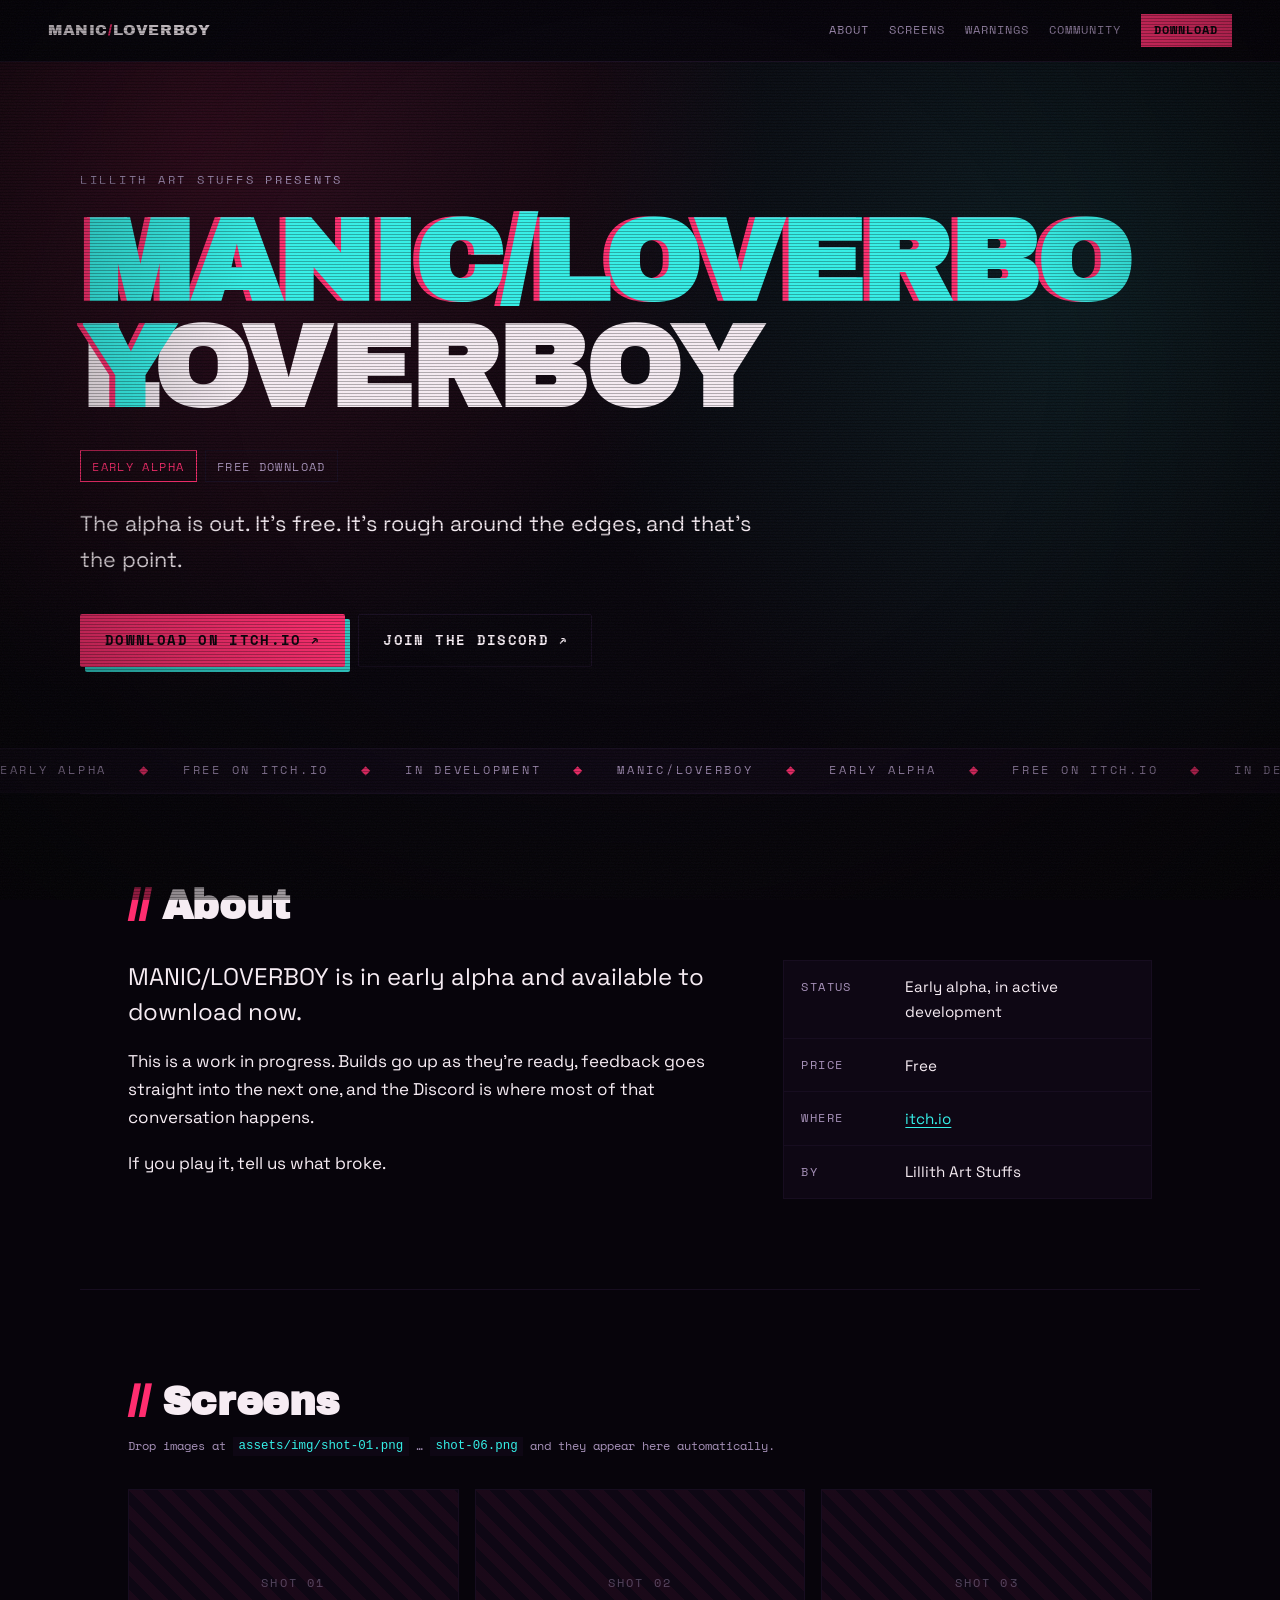
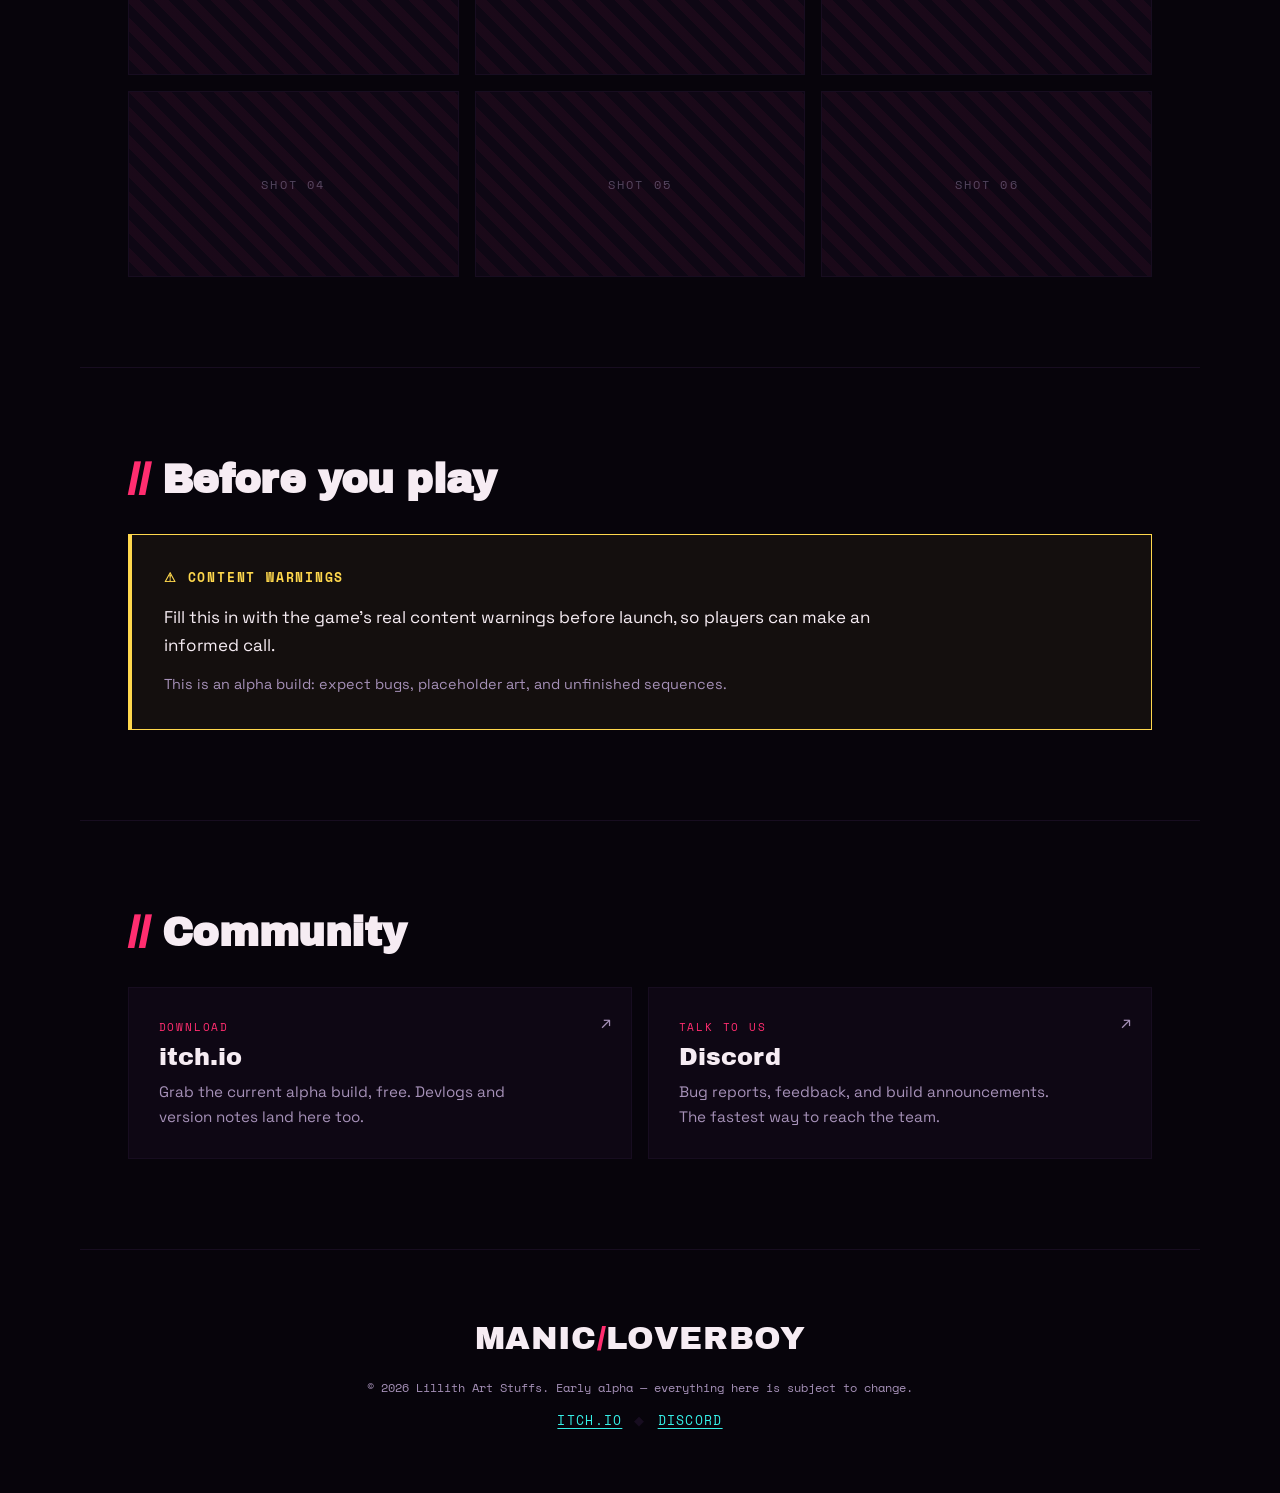
==== public/index.html @ 832c9ae7 "Add Cloudflare Workers deploy config and move site into public/ The Workers build was failing becaus" ====
<!DOCTYPE html>
<html lang="en">
<head>
<meta charset="UTF-8">
<meta name="viewport" content="width=device-width, initial-scale=1">
<title>MANIC/LOVERBOY — out now in early alpha</title>

<meta name="description" content="MANIC/LOVERBOY — an indie game by Lillith Art Stuffs, out now in early alpha. Free download on itch.io.">
<meta name="theme-color" content="#07040b">

<!-- Social preview. Drop a 1200x630 image at assets/img/social-card.png to enable. -->
<meta property="og:type" content="website">
<meta property="og:title" content="MANIC/LOVERBOY">
<meta property="og:description" content="Out now in early alpha. Free download on itch.io.">
<meta property="og:image" content="assets/img/social-card.png">
<meta name="twitter:card" content="summary_large_image">

<link rel="icon" href="data:image/svg+xml,%3Csvg xmlns='http://www.w3.org/2000/svg' viewBox='0 0 32 32'%3E%3Crect width='32' height='32' fill='%2307040b'/%3E%3Cpath d='M20 6 L12 26' stroke='%23ff2d6f' stroke-width='4'/%3E%3C/svg%3E">
<link rel="stylesheet" href="assets/css/style.css">
</head>
<body>

<!-- Full-screen CRT/scanline overlay. Purely decorative. -->
<div class="crt" aria-hidden="true"></div>

<a class="skip-link" href="#main">Skip to content</a>

<header class="topbar">
  <a class="topbar__mark" href="#top">
    <span class="topbar__mark-a">MANIC</span><span class="topbar__slash">/</span><span class="topbar__mark-b">LOVERBOY</span>
  </a>
  <nav class="topbar__nav" aria-label="Primary">
    <a href="#about">About</a>
    <a href="#shots">Screens</a>
    <a href="#warnings">Warnings</a>
    <a href="#community">Community</a>
    <a class="topbar__cta" href="https://lillithartstuffs.itch.io/manicloverboy">Download</a>
  </nav>
</header>

<main id="main">

  <!-- ============================================ HERO -->
  <section class="hero" id="top">
    <div class="hero__inner">
      <p class="hero__eyebrow">Lillith Art Stuffs presents</p>

      <h1 class="hero__title glitch" data-text="MANIC/LOVERBOY">
        <span class="sr-only">MANIC/LOVERBOY</span>
        <!-- <wbr> gives the browser a clean break point at the slash on narrow screens,
             so the title never splits mid-word. -->
        <span aria-hidden="true">MANIC<span class="glitch__slash">/</span><wbr>LOVERBOY</span>
      </h1>

      <p class="hero__status">
        <span class="pill pill--live">Early alpha</span>
        <span class="pill">Free download</span>
      </p>

      <!-- PLACEHOLDER: replace with the game's real tagline. -->
      <p class="hero__tag">The alpha is out. It's free. It's rough around the edges, and that's the point.</p>

      <div class="hero__actions">
        <a class="btn btn--primary" href="https://lillithartstuffs.itch.io/manicloverboy">
          Download on itch.io
          <span class="btn__glyph" aria-hidden="true">&#8599;</span>
        </a>
        <a class="btn btn--ghost" href="https://discord.gg/mgnAJp67S7">
          Join the Discord
          <span class="btn__glyph" aria-hidden="true">&#8599;</span>
        </a>
      </div>
    </div>

    <div class="ticker" aria-hidden="true">
      <div class="ticker__track">
        <span>EARLY ALPHA</span><span class="ticker__dot">&#9670;</span>
        <span>FREE ON ITCH.IO</span><span class="ticker__dot">&#9670;</span>
        <span>IN DEVELOPMENT</span><span class="ticker__dot">&#9670;</span>
        <span>MANIC/LOVERBOY</span><span class="ticker__dot">&#9670;</span>
        <span>EARLY ALPHA</span><span class="ticker__dot">&#9670;</span>
        <span>FREE ON ITCH.IO</span><span class="ticker__dot">&#9670;</span>
        <span>IN DEVELOPMENT</span><span class="ticker__dot">&#9670;</span>
        <span>MANIC/LOVERBOY</span><span class="ticker__dot">&#9670;</span>
      </div>
    </div>
  </section>

  <!-- ============================================ ABOUT -->
  <section class="section" id="about">
    <h2 class="section__title"><span class="section__slash">//</span> About</h2>

    <div class="about">
      <div class="about__body">
        <!-- PLACEHOLDER COPY: swap for the real synopsis from the itch page. -->
        <p class="lede">MANIC/LOVERBOY is in early alpha and available to download now.</p>
        <p>This is a work in progress. Builds go up as they're ready, feedback goes straight into the next one, and the Discord is where most of that conversation happens.</p>
        <p>If you play it, tell us what broke.</p>
      </div>

      <dl class="specs">
        <div class="specs__row">
          <dt>Status</dt>
          <dd>Early alpha, in active development</dd>
        </div>
        <div class="specs__row">
          <dt>Price</dt>
          <dd>Free</dd>
        </div>
        <div class="specs__row">
          <dt>Where</dt>
          <dd><a href="https://lillithartstuffs.itch.io/manicloverboy">itch.io</a></dd>
        </div>
        <div class="specs__row">
          <dt>By</dt>
          <dd>Lillith Art Stuffs</dd>
        </div>
      </dl>
    </div>
  </section>

  <!-- ============================================ SCREENSHOTS -->
  <section class="section" id="shots">
    <h2 class="section__title"><span class="section__slash">//</span> Screens</h2>
    <p class="section__note">
      Drop images at <code>assets/img/shot-01.png</code> &hellip; <code>shot-06.png</code> and they appear here automatically.
    </p>

    <ul class="shots">
      <li class="shot"><img src="assets/img/shot-01.png" alt="MANIC/LOVERBOY screenshot 1" loading="lazy" data-slot="01"></li>
      <li class="shot"><img src="assets/img/shot-02.png" alt="MANIC/LOVERBOY screenshot 2" loading="lazy" data-slot="02"></li>
      <li class="shot"><img src="assets/img/shot-03.png" alt="MANIC/LOVERBOY screenshot 3" loading="lazy" data-slot="03"></li>
      <li class="shot"><img src="assets/img/shot-04.png" alt="MANIC/LOVERBOY screenshot 4" loading="lazy" data-slot="04"></li>
      <li class="shot"><img src="assets/img/shot-05.png" alt="MANIC/LOVERBOY screenshot 5" loading="lazy" data-slot="05"></li>
      <li class="shot"><img src="assets/img/shot-06.png" alt="MANIC/LOVERBOY screenshot 6" loading="lazy" data-slot="06"></li>
    </ul>
  </section>

  <!-- ============================================ CONTENT WARNINGS -->
  <section class="section" id="warnings">
    <h2 class="section__title"><span class="section__slash">//</span> Before you play</h2>

    <div class="warn">
      <p class="warn__head"><span aria-hidden="true">&#9888;</span> Content warnings</p>
      <!-- PLACEHOLDER: replace this list with the game's actual content warnings.
           Delete the whole <section id="warnings"> block if the game doesn't need one. -->
      <p>Fill this in with the game's real content warnings before launch, so players can make an informed call.</p>
      <p class="warn__meta">This is an alpha build: expect bugs, placeholder art, and unfinished sequences.</p>
    </div>
  </section>

  <!-- ============================================ COMMUNITY -->
  <section class="section section--split" id="community">
    <h2 class="section__title"><span class="section__slash">//</span> Community</h2>

    <div class="cards">
      <a class="card" href="https://lillithartstuffs.itch.io/manicloverboy">
        <span class="card__kicker">Download</span>
        <span class="card__title">itch.io</span>
        <span class="card__body">Grab the current alpha build, free. Devlogs and version notes land here too.</span>
        <span class="card__go" aria-hidden="true">&#8599;</span>
      </a>

      <a class="card" href="https://discord.gg/mgnAJp67S7">
        <span class="card__kicker">Talk to us</span>
        <span class="card__title">Discord</span>
        <span class="card__body">Bug reports, feedback, and build announcements. The fastest way to reach the team.</span>
        <span class="card__go" aria-hidden="true">&#8599;</span>
      </a>
    </div>
  </section>

</main>

<footer class="footer">
  <p class="footer__mark">MANIC<span class="topbar__slash">/</span>LOVERBOY</p>
  <p class="footer__meta">&copy; <span id="year">2026</span> Lillith Art Stuffs. Early alpha &mdash; everything here is subject to change.</p>
  <p class="footer__links">
    <a href="https://lillithartstuffs.itch.io/manicloverboy">itch.io</a>
    <span aria-hidden="true">&#9670;</span>
    <a href="https://discord.gg/mgnAJp67S7">Discord</a>
  </p>
</footer>

<!-- Lightbox for screenshots -->
<div class="lightbox" id="lightbox" role="dialog" aria-modal="true" aria-label="Screenshot viewer" hidden>
  <button class="lightbox__close" type="button" aria-label="Close screenshot viewer">&times;</button>
  <img class="lightbox__img" id="lightbox-img" src="" alt="">
</div>

<script src="assets/js/main.js"></script>
</body>
</html>
---- public/assets/css/style.css ----
@import url('https://fonts.googleapis.com/css2?family=Archivo+Black&family=Space+Grotesk:wght@400;500;700&family=Space+Mono:wght@400;700&display=swap');

/* ============================================================
   THEME — everything skin-related lives here.
   To re-theme the whole site to match the game's real palette,
   change these values and nothing else.
   ============================================================ */
:root {
  /* Core palette */
  --ink:        #07040b;   /* page background            */
  --ink-2:      #0e0714;   /* raised panels              */
  --ink-3:      #170d20;   /* borders / hairlines        */
  --hot:        #ff2d6f;   /* primary accent (MANIC)     */
  --cool:       #35f0e8;   /* secondary accent (LOVERBOY)*/
  --bone:       #f6ecf3;   /* primary text               */
  --muted:      #a691b8;   /* secondary text             */
  --warn:       #ffd84d;   /* content-warning accent     */

  /* Type */
  --font-display: 'Archivo Black', 'Arial Black', Impact, sans-serif;
  --font-body:    'Space Grotesk', ui-sans-serif, system-ui, -apple-system, 'Segoe UI', sans-serif;
  --font-mono:    'Space Mono', ui-monospace, SFMono-Regular, Menlo, Consolas, monospace;

  /* Effects — set --scan-opacity and --grain-opacity to 0 for a flat, clean look */
  --scan-opacity:  0.28;
  --grain-opacity: 0.05;

  /* Layout */
  --measure: 1120px;
  --gutter: clamp(1.25rem, 4vw, 3rem);
  --radius: 2px;
}

/* ============================================================
   RESET / BASE
   ============================================================ */
*, *::before, *::after { box-sizing: border-box; }

html {
  scroll-behavior: smooth;
  -webkit-text-size-adjust: 100%;
}

body {
  margin: 0;
  background: var(--ink);
  color: var(--bone);
  font-family: var(--font-body);
  font-size: clamp(1rem, 0.95rem + 0.2vw, 1.0625rem);
  line-height: 1.65;
  overflow-x: hidden;             /* the page never scrolls sideways */
  -webkit-font-smoothing: antialiased;
}

img { max-width: 100%; display: block; }

a { color: var(--cool); text-decoration-thickness: 1px; text-underline-offset: 3px; }
a:hover { color: var(--bone); }

:focus-visible {
  outline: 2px solid var(--cool);
  outline-offset: 3px;
}

.sr-only {
  position: absolute; width: 1px; height: 1px;
  padding: 0; margin: -1px; overflow: hidden;
  clip: rect(0 0 0 0); white-space: nowrap; border: 0;
}

.skip-link {
  position: absolute; left: 50%; top: 0;
  transform: translate(-50%, -120%);
  z-index: 100;
  background: var(--hot); color: var(--ink);
  font-family: var(--font-mono); font-size: 0.8rem;
  padding: 0.6rem 1rem; text-decoration: none;
}
.skip-link:focus { transform: translate(-50%, 0); }

/* ============================================================
   CRT / SCANLINE OVERLAY
   ============================================================ */
.crt {
  position: fixed;
  inset: 0;
  z-index: 90;
  pointer-events: none;
  background:
    repeating-linear-gradient(
      to bottom,
      rgba(0, 0, 0, var(--scan-opacity)) 0px,
      rgba(0, 0, 0, var(--scan-opacity)) 1px,
      transparent 1px,
      transparent 3px
    );
  mix-blend-mode: multiply;
}

/* Vignette + film grain, layered behind content */
body::after {
  content: "";
  position: fixed;
  inset: 0;
  z-index: 89;
  pointer-events: none;
  opacity: var(--grain-opacity);
  background-image: url("data:image/svg+xml,%3Csvg xmlns='http://www.w3.org/2000/svg' width='120' height='120'%3E%3Cfilter id='n'%3E%3CfeTurbulence type='fractalNoise' baseFrequency='0.85' numOctaves='3'/%3E%3C/filter%3E%3Crect width='120' height='120' filter='url(%23n)'/%3E%3C/svg%3E");
}

body::before {
  content: "";
  position: fixed;
  inset: 0;
  z-index: 88;
  pointer-events: none;
  background: radial-gradient(ellipse at 50% 40%, transparent 45%, rgba(0,0,0,0.55) 100%);
}

/* ============================================================
   TOP BAR
   ============================================================ */
.topbar {
  position: sticky;
  top: 0;
  z-index: 80;
  display: flex;
  flex-wrap: wrap;
  align-items: center;
  justify-content: space-between;
  gap: 0.75rem 1.5rem;
  padding: 0.85rem var(--gutter);
  background: rgba(7, 4, 11, 0.82);
  backdrop-filter: blur(10px);
  border-bottom: 1px solid var(--ink-3);
}

.topbar__mark {
  font-family: var(--font-display);
  font-size: 0.95rem;
  letter-spacing: 0.04em;
  color: var(--bone);
  text-decoration: none;
  white-space: nowrap;
}
.topbar__mark-a { color: var(--bone); }
.topbar__mark-b { color: var(--bone); }
.topbar__slash { color: var(--hot); }

.topbar__nav {
  display: flex;
  flex-wrap: wrap;
  align-items: center;
  gap: 0.35rem 1.25rem;
  font-family: var(--font-mono);
  font-size: 0.78rem;
  text-transform: uppercase;
  letter-spacing: 0.08em;
}
.topbar__nav a {
  color: var(--muted);
  text-decoration: none;
}
.topbar__nav a:hover { color: var(--bone); }

.topbar__cta {
  color: var(--ink) !important;
  background: var(--hot);
  padding: 0.4rem 0.85rem;
  font-weight: 700;
}
.topbar__cta:hover { background: var(--bone); }

/* ============================================================
   HERO
   ============================================================ */
.hero {
  position: relative;
  padding: clamp(3.5rem, 12vh, 8rem) var(--gutter) 0;
  background:
    radial-gradient(circle at 15% 10%, rgba(255, 45, 111, 0.16), transparent 45%),
    radial-gradient(circle at 85% 30%, rgba(53, 240, 232, 0.10), transparent 45%);
}

.hero__inner {
  max-width: var(--measure);
  margin: 0 auto;
  padding-bottom: clamp(3rem, 9vh, 6rem);
}

.hero__eyebrow {
  margin: 0 0 1.25rem;
  font-family: var(--font-mono);
  font-size: 0.78rem;
  text-transform: uppercase;
  letter-spacing: 0.22em;
  color: var(--muted);
}

.hero__title {
  margin: 0;
  font-family: var(--font-display);
  /* Scales from phone to desktop without ever overflowing */
  font-size: clamp(2.1rem, 9vw, 7.5rem);
  line-height: 0.92;
  letter-spacing: -0.02em;
  /* Prefer the <wbr> break at the slash; only chop mid-word as a last resort. */
  word-break: normal;
  overflow-wrap: break-word;
}

.glitch__slash { color: var(--hot); }

.hero__status {
  display: flex;
  flex-wrap: wrap;
  gap: 0.5rem;
  margin: 1.75rem 0 0;
}

.pill {
  font-family: var(--font-mono);
  font-size: 0.72rem;
  text-transform: uppercase;
  letter-spacing: 0.12em;
  padding: 0.35rem 0.7rem;
  border: 1px solid var(--ink-3);
  color: var(--muted);
}
.pill--live {
  border-color: var(--hot);
  color: var(--hot);
}

.hero__tag {
  max-width: 48ch;
  margin: 1.5rem 0 0;
  font-size: clamp(1.05rem, 1rem + 0.5vw, 1.35rem);
  color: var(--bone);
}

.hero__actions {
  display: flex;
  flex-wrap: wrap;
  gap: 0.85rem;
  margin-top: 2.25rem;
}

/* ============================================================
   BUTTONS
   ============================================================ */
.btn {
  display: inline-flex;
  align-items: center;
  gap: 0.6rem;
  padding: 0.9rem 1.5rem;
  font-family: var(--font-mono);
  font-size: 0.85rem;
  font-weight: 700;
  text-transform: uppercase;
  letter-spacing: 0.1em;
  text-decoration: none;
  border: 1px solid transparent;
  border-radius: var(--radius);
  transition: transform 0.12s ease, box-shadow 0.12s ease, background 0.12s ease, color 0.12s ease;
}

.btn--primary {
  background: var(--hot);
  color: var(--ink);
  box-shadow: 5px 5px 0 rgba(53, 240, 232, 0.85);
}
.btn--primary:hover,
.btn--primary:focus-visible {
  color: var(--ink);
  transform: translate(2px, 2px);
  box-shadow: 3px 3px 0 rgba(53, 240, 232, 0.85);
}

.btn--ghost {
  background: transparent;
  color: var(--bone);
  border-color: var(--ink-3);
}
.btn--ghost:hover,
.btn--ghost:focus-visible {
  color: var(--ink);
  background: var(--bone);
  border-color: var(--bone);
}

.btn__glyph { font-size: 0.9em; }

/* ============================================================
   TICKER
   ============================================================ */
.ticker {
  overflow: hidden;
  border-top: 1px solid var(--ink-3);
  border-bottom: 1px solid var(--ink-3);
  background: var(--ink-2);
  padding: 0.7rem 0;
  /* full-bleed regardless of the hero's side padding */
  margin: 0 calc(var(--gutter) * -1);
}

.ticker__track {
  display: flex;
  align-items: center;
  gap: 2rem;
  width: max-content;
  font-family: var(--font-mono);
  font-size: 0.78rem;
  text-transform: uppercase;
  letter-spacing: 0.22em;
  color: var(--muted);
  white-space: nowrap;
  animation: ticker-scroll 28s linear infinite;
}
.ticker__dot { color: var(--hot); }

@keyframes ticker-scroll {
  from { transform: translateX(0); }
  to   { transform: translateX(-50%); }   /* content is duplicated once, so -50% loops seamlessly */
}

/* ============================================================
   SECTIONS
   ============================================================ */
.section {
  max-width: var(--measure);
  margin: 0 auto;
  padding: clamp(3.5rem, 10vh, 6.5rem) var(--gutter);
  border-top: 1px solid var(--ink-3);
}
.section:first-of-type { border-top: 0; }

.section__title {
  margin: 0 0 2rem;
  font-family: var(--font-display);
  font-size: clamp(1.5rem, 1.2rem + 1.8vw, 2.5rem);
  letter-spacing: -0.01em;
  line-height: 1.1;
}
.section__slash { color: var(--hot); }

.section__note {
  margin: -1.25rem 0 2rem;
  font-family: var(--font-mono);
  font-size: 0.78rem;
  color: var(--muted);
}
.section__note code {
  color: var(--cool);
  background: var(--ink-2);
  padding: 0.15rem 0.35rem;
  word-break: break-all;
}

/* ---------- About ---------- */
.about {
  display: grid;
  grid-template-columns: minmax(0, 1.6fr) minmax(0, 1fr);
  gap: clamp(2rem, 5vw, 4rem);
  align-items: start;
}
@media (max-width: 760px) {
  .about { grid-template-columns: 1fr; }
}

.about__body p { margin: 0 0 1.1rem; max-width: 62ch; }
.about__body p:last-child { margin-bottom: 0; }

.lede {
  font-size: clamp(1.15rem, 1.05rem + 0.6vw, 1.5rem);
  line-height: 1.45;
  color: var(--bone);
}

.specs {
  margin: 0;
  border: 1px solid var(--ink-3);
  background: var(--ink-2);
}
.specs__row {
  display: flex;
  flex-wrap: wrap;
  gap: 0.25rem 1rem;
  padding: 0.85rem 1.1rem;
  border-bottom: 1px solid var(--ink-3);
}
.specs__row:last-child { border-bottom: 0; }

.specs dt {
  flex: 0 0 5.5rem;
  font-family: var(--font-mono);
  font-size: 0.72rem;
  text-transform: uppercase;
  letter-spacing: 0.12em;
  color: var(--muted);
  padding-top: 0.15rem;
}
.specs dd {
  flex: 1 1 8rem;
  margin: 0;
  font-size: 0.95rem;
}

/* ---------- Screenshots ---------- */
.shots {
  list-style: none;
  margin: 0;
  padding: 0;
  display: grid;
  grid-template-columns: repeat(auto-fit, minmax(min(100%, 280px), 1fr));
  gap: 1rem;
}

.shot {
  position: relative;
  aspect-ratio: 16 / 9;
  border: 1px solid var(--ink-3);
  background: var(--ink-2);
  overflow: hidden;
}

.shot img {
  width: 100%;
  height: 100%;
  object-fit: cover;
  cursor: zoom-in;
  transition: transform 0.3s ease, filter 0.3s ease;
}
.shot img:hover { transform: scale(1.03); filter: saturate(1.15); }

/* Applied by main.js when the image file isn't there yet */
.shot--empty img { display: none; }
.shot--empty::after {
  content: "SHOT " attr(data-slot);
  position: absolute;
  inset: 0;
  display: grid;
  place-items: center;
  font-family: var(--font-mono);
  font-size: 0.75rem;
  letter-spacing: 0.18em;
  color: rgba(166, 145, 184, 0.45);
  background:
    repeating-linear-gradient(
      45deg,
      transparent 0 10px,
      rgba(255, 45, 111, 0.05) 10px 20px
    );
}

/* ---------- Content warnings ---------- */
.warn {
  border: 1px solid var(--warn);
  border-left-width: 4px;
  background: rgba(255, 216, 77, 0.05);
  padding: clamp(1.25rem, 3vw, 2rem);
}
.warn p { margin: 0 0 0.9rem; max-width: 66ch; }
.warn p:last-child { margin-bottom: 0; }

.warn__head {
  font-family: var(--font-mono);
  font-size: 0.8rem;
  font-weight: 700;
  text-transform: uppercase;
  letter-spacing: 0.14em;
  color: var(--warn);
}
.warn__meta {
  font-size: 0.9rem;
  color: var(--muted);
}

/* ---------- Cards ---------- */
.cards {
  display: grid;
  grid-template-columns: repeat(auto-fit, minmax(min(100%, 260px), 1fr));
  gap: 1rem;
}

.card {
  display: grid;
  gap: 0.5rem;
  position: relative;
  padding: clamp(1.25rem, 3vw, 1.85rem);
  background: var(--ink-2);
  border: 1px solid var(--ink-3);
  text-decoration: none;
  color: var(--bone);
  transition: border-color 0.15s ease, transform 0.15s ease, background 0.15s ease;
}
.card:hover {
  color: var(--bone);
  border-color: var(--hot);
  transform: translateY(-3px);
}

.card__kicker {
  font-family: var(--font-mono);
  font-size: 0.7rem;
  text-transform: uppercase;
  letter-spacing: 0.16em;
  color: var(--hot);
}
.card__title {
  font-family: var(--font-display);
  font-size: 1.5rem;
  line-height: 1.1;
}
.card__body {
  font-size: 0.95rem;
  color: var(--muted);
  max-width: 40ch;
}
.card__go {
  position: absolute;
  top: 1.25rem;
  right: 1.25rem;
  color: var(--muted);
}
.card:hover .card__go { color: var(--hot); }

/* ============================================================
   FOOTER
   ============================================================ */
.footer {
  max-width: var(--measure);
  margin: 0 auto;
  padding: clamp(2.5rem, 7vh, 4rem) var(--gutter);
  border-top: 1px solid var(--ink-3);
  text-align: center;
}

.footer__mark {
  margin: 0 0 0.75rem;
  font-family: var(--font-display);
  font-size: clamp(1.25rem, 1rem + 1.5vw, 2rem);
  letter-spacing: 0.02em;
}
.footer__meta {
  margin: 0 0 0.75rem;
  font-family: var(--font-mono);
  font-size: 0.75rem;
  color: var(--muted);
}
.footer__links {
  margin: 0;
  display: flex;
  justify-content: center;
  align-items: center;
  gap: 0.75rem;
  font-family: var(--font-mono);
  font-size: 0.8rem;
  text-transform: uppercase;
  letter-spacing: 0.1em;
  color: var(--ink-3);
}

/* ============================================================
   LIGHTBOX
   ============================================================ */
.lightbox {
  position: fixed;
  inset: 0;
  z-index: 95;
  display: grid;
  place-items: center;
  padding: var(--gutter);
  background: rgba(7, 4, 11, 0.94);
  backdrop-filter: blur(4px);
}
.lightbox[hidden] { display: none; }

.lightbox__img {
  max-width: 100%;
  max-height: 85vh;
  width: auto;
  border: 1px solid var(--ink-3);
}

.lightbox__close {
  position: absolute;
  top: 1rem;
  right: 1rem;
  width: 2.75rem;
  height: 2.75rem;
  font-size: 1.75rem;
  line-height: 1;
  color: var(--bone);
  background: transparent;
  border: 1px solid var(--ink-3);
  cursor: pointer;
}
.lightbox__close:hover { color: var(--ink); background: var(--hot); border-color: var(--hot); }

/* ============================================================
   GLITCH TITLE
   Two offset colour copies clipped to shifting horizontal slices.
   ============================================================ */
.glitch {
  position: relative;
  display: inline-block;
}
.glitch::before,
.glitch::after {
  content: attr(data-text);
  position: absolute;
  inset: 0;
  pointer-events: none;
  /* clip-path is animated, so these must not affect layout */
  overflow: hidden;
}
.glitch::before {
  color: var(--hot);
  transform: translate(-3px, 0);
  animation: glitch-a 3.4s steps(2, end) infinite;
}
.glitch::after {
  color: var(--cool);
  transform: translate(3px, 0);
  animation: glitch-b 2.7s steps(2, end) infinite;
}

@keyframes glitch-a {
  0%, 92%, 100% { clip-path: inset(100% 0 0 0); }   /* hidden most of the time */
  93%           { clip-path: inset(18% 0 62% 0); }
  95%           { clip-path: inset(58% 0 24% 0); }
  97%           { clip-path: inset(34% 0 48% 0); }
}
@keyframes glitch-b {
  0%, 90%, 100% { clip-path: inset(100% 0 0 0); }
  91%           { clip-path: inset(70% 0 12% 0); }
  94%           { clip-path: inset(26% 0 60% 0); }
  96%           { clip-path: inset(46% 0 38% 0); }
}

/* ============================================================
   NARROW SCREENS
   ============================================================ */
@media (max-width: 700px) {
  /* The ::before/::after copies come from data-text, which has no <wbr>, so a
     wrapped title would leave them misaligned. Drop the effect instead. */
  .glitch::before,
  .glitch::after { display: none; }
}

@media (max-width: 640px) {
  /* Keep the sticky bar to a single row: mark + download, nothing else.
     The same links are all reachable by scrolling. */
  .topbar { flex-wrap: nowrap; }
  .topbar__nav a:not(.topbar__cta) { display: none; }
}

/* ============================================================
   MOTION / ACCESSIBILITY
   Kill every looping animation for users who ask for it.
   ============================================================ */
@media (prefers-reduced-motion: reduce) {
  html { scroll-behavior: auto; }

  .glitch::before,
  .glitch::after { display: none; }

  .ticker__track { animation: none; }

  *, *::before, *::after {
    animation-duration: 0.001ms !important;
    animation-iteration-count: 1 !important;
    transition-duration: 0.001ms !important;
  }
}

/* Respect the OS "reduce transparency"/high-contrast leaning: drop the CRT haze */
@media (prefers-contrast: more) {
  :root { --scan-opacity: 0; --grain-opacity: 0; --muted: #cbb8d8; }
}

/* Printing a game landing page is unlikely, but make it not a black brick */
@media print {
  .crt, .ticker, .topbar, .lightbox { display: none !important; }
  body { background: #fff; color: #000; }
  body::before, body::after { display: none; }
}
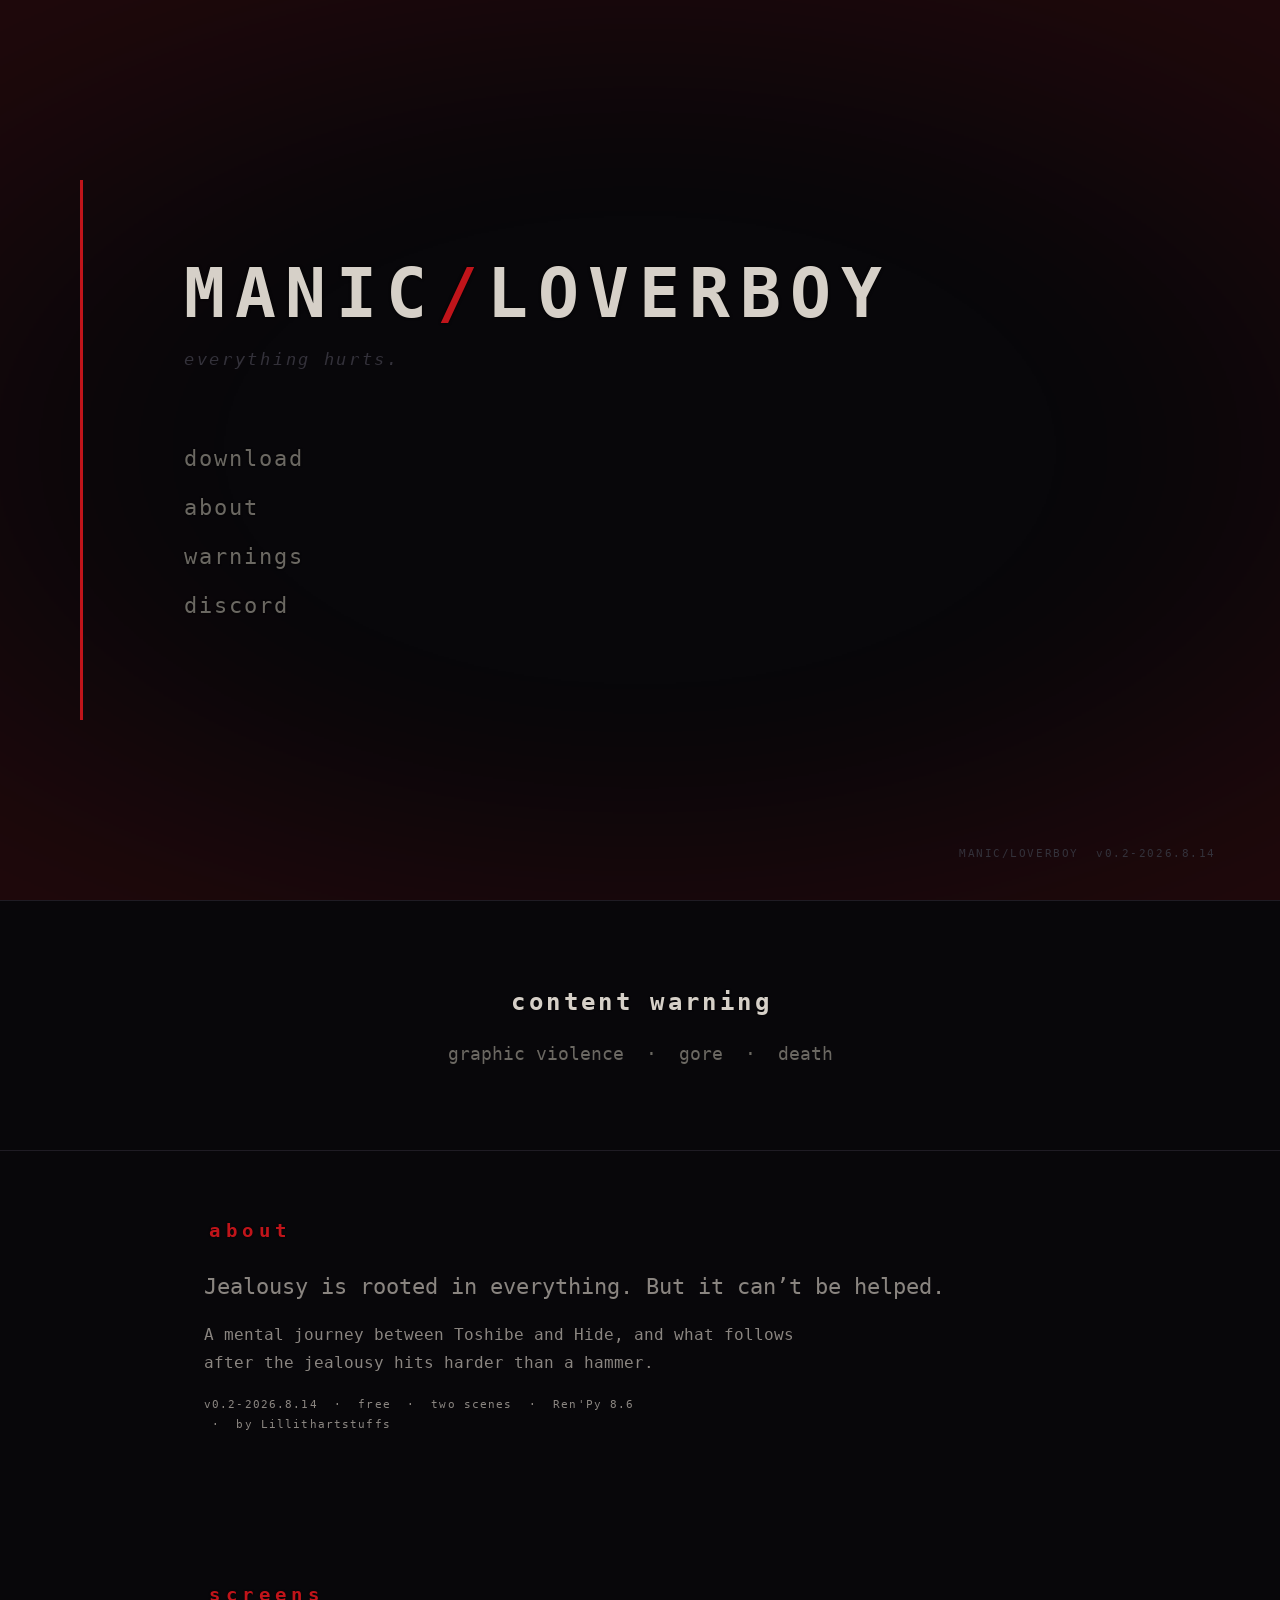
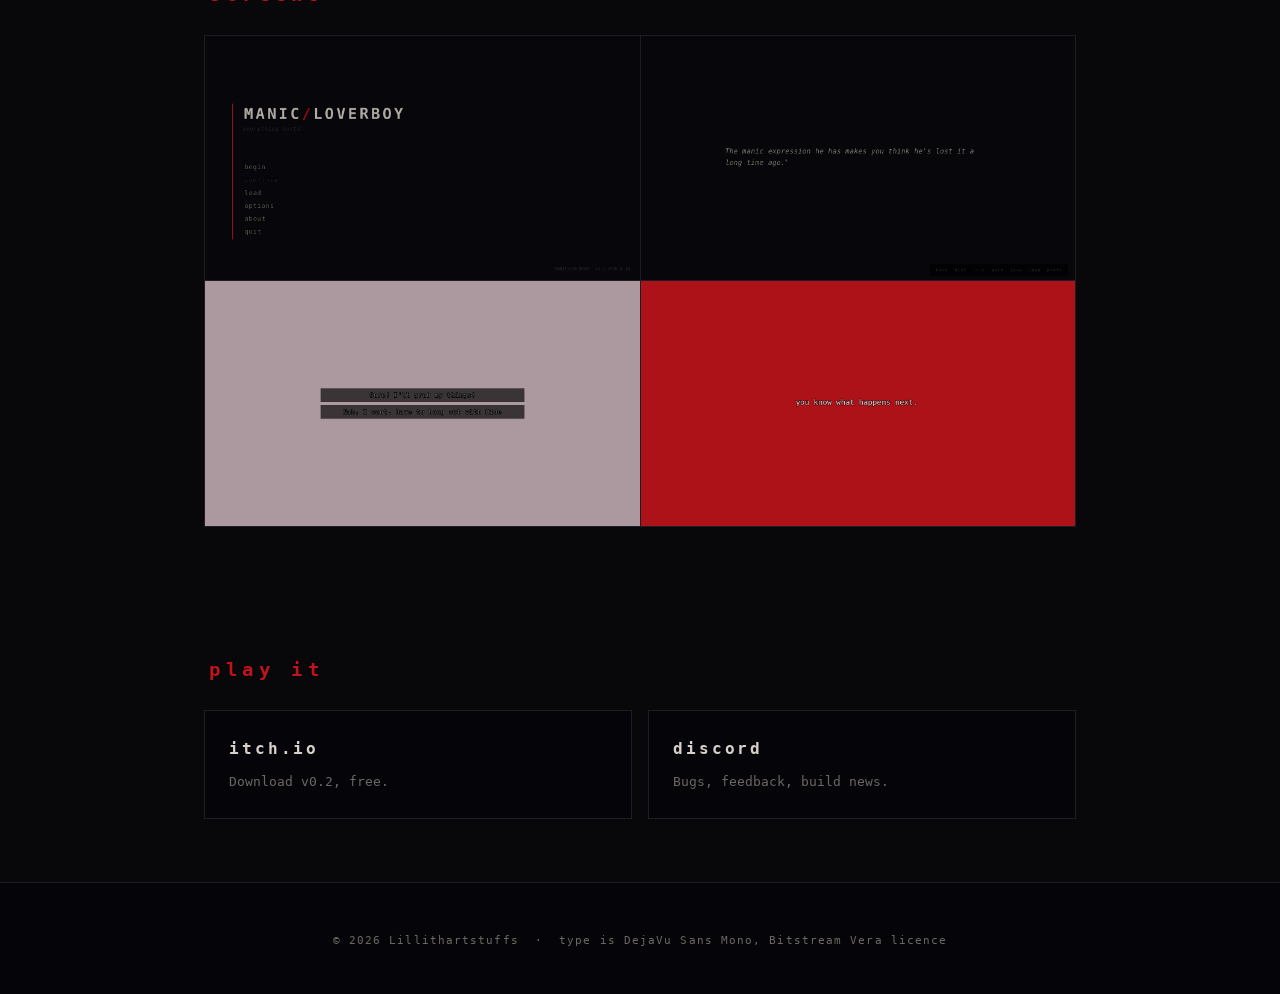
==== commit 2bc3368a: "Add the MANIC/LOVERBOY site Replaces nothing yet: the new site lives in public/ and deploys from the" ====
--- a/public/index.html
+++ b/public/index.html
@@ -3,169 +3,85 @@
 <head>
 <meta charset="UTF-8">
 <meta name="viewport" content="width=device-width, initial-scale=1">
-<title>MANIC/LOVERBOY — out now in early alpha</title>
+<title>MANIC/LOVERBOY</title>
 
-<meta name="description" content="MANIC/LOVERBOY — an indie game by Lillith Art Stuffs, out now in early alpha. Free download on itch.io.">
-<meta name="theme-color" content="#07040b">
+<meta name="description" content="MANIC/LOVERBOY, a short horror visual novel by Lillithartstuffs. v0.2 out now, free.">
+<meta name="theme-color" content="#08070a">
 
-<!-- Social preview. Drop a 1200x630 image at assets/img/social-card.png to enable. -->
 <meta property="og:type" content="website">
 <meta property="og:title" content="MANIC/LOVERBOY">
-<meta property="og:description" content="Out now in early alpha. Free download on itch.io.">
-<meta property="og:image" content="assets/img/social-card.png">
-<meta name="twitter:card" content="summary_large_image">
+<meta property="og:description" content="everything hurts. A short horror visual novel. v0.2, free.">
+<meta name="twitter:card" content="summary">
 
-<link rel="icon" href="data:image/svg+xml,%3Csvg xmlns='http://www.w3.org/2000/svg' viewBox='0 0 32 32'%3E%3Crect width='32' height='32' fill='%2307040b'/%3E%3Cpath d='M20 6 L12 26' stroke='%23ff2d6f' stroke-width='4'/%3E%3C/svg%3E">
+<link rel="icon" href="data:image/svg+xml,%3Csvg xmlns='http://www.w3.org/2000/svg' viewBox='0 0 32 32'%3E%3Crect width='32' height='32' fill='%2308070a'/%3E%3Crect x='4' y='4' width='3' height='24' fill='%23c0141a'/%3E%3C/svg%3E">
 <link rel="stylesheet" href="assets/css/style.css">
 </head>
 <body>
 
-<!-- Full-screen CRT/scanline overlay. Purely decorative. -->
-<div class="crt" aria-hidden="true"></div>
-
-<a class="skip-link" href="#main">Skip to content</a>
-
-<header class="topbar">
-  <a class="topbar__mark" href="#top">
-    <span class="topbar__mark-a">MANIC</span><span class="topbar__slash">/</span><span class="topbar__mark-b">LOVERBOY</span>
-  </a>
-  <nav class="topbar__nav" aria-label="Primary">
-    <a href="#about">About</a>
-    <a href="#shots">Screens</a>
-    <a href="#warnings">Warnings</a>
-    <a href="#community">Community</a>
-    <a class="topbar__cta" href="https://lillithartstuffs.itch.io/manicloverboy">Download</a>
-  </nav>
-</header>
+<a class="skip-link" href="#main">skip to content</a>
 
 <main id="main">
 
-  <!-- ============================================ HERO -->
-  <section class="hero" id="top">
-    <div class="hero__inner">
-      <p class="hero__eyebrow">Lillith Art Stuffs presents</p>
+  <!-- TITLE: the game's main_menu screen -->
+  <section class="menu" id="top">
+    <div class="vignette" aria-hidden="true"></div>
+    <div class="menu__rule" aria-hidden="true"></div>
 
-      <h1 class="hero__title glitch" data-text="MANIC/LOVERBOY">
-        <span class="sr-only">MANIC/LOVERBOY</span>
-        <!-- <wbr> gives the browser a clean break point at the slash on narrow screens,
-             so the title never splits mid-word. -->
-        <span aria-hidden="true">MANIC<span class="glitch__slash">/</span><wbr>LOVERBOY</span>
-      </h1>
+    <div class="menu__inner">
+      <h1 class="menu__title">MANIC<span class="sl">/</span>LOVERBOY</h1>
+      <p class="menu__sub">everything hurts.</p>
 
-      <p class="hero__status">
-        <span class="pill pill--live">Early alpha</span>
-        <span class="pill">Free download</span>
-      </p>
-
-      <!-- PLACEHOLDER: replace with the game's real tagline. -->
-      <p class="hero__tag">The alpha is out. It's free. It's rough around the edges, and that's the point.</p>
-
-      <div class="hero__actions">
-        <a class="btn btn--primary" href="https://lillithartstuffs.itch.io/manicloverboy">
-          Download on itch.io
-          <span class="btn__glyph" aria-hidden="true">&#8599;</span>
-        </a>
-        <a class="btn btn--ghost" href="https://discord.gg/mgnAJp67S7">
-          Join the Discord
-          <span class="btn__glyph" aria-hidden="true">&#8599;</span>
-        </a>
-      </div>
+      <nav class="menu__nav" aria-label="Primary">
+        <a class="mm" href="https://lillithartstuffs.itch.io/manicloverboy">download</a>
+        <a class="mm" href="#about">about</a>
+        <a class="mm" href="#warning">warnings</a>
+        <a class="mm" href="https://discord.gg/mgnAJp67S7">discord</a>
+      </nav>
     </div>
 
-    <div class="ticker" aria-hidden="true">
-      <div class="ticker__track">
-        <span>EARLY ALPHA</span><span class="ticker__dot">&#9670;</span>
-        <span>FREE ON ITCH.IO</span><span class="ticker__dot">&#9670;</span>
-        <span>IN DEVELOPMENT</span><span class="ticker__dot">&#9670;</span>
-        <span>MANIC/LOVERBOY</span><span class="ticker__dot">&#9670;</span>
-        <span>EARLY ALPHA</span><span class="ticker__dot">&#9670;</span>
-        <span>FREE ON ITCH.IO</span><span class="ticker__dot">&#9670;</span>
-        <span>IN DEVELOPMENT</span><span class="ticker__dot">&#9670;</span>
-        <span>MANIC/LOVERBOY</span><span class="ticker__dot">&#9670;</span>
-      </div>
-    </div>
+    <p class="menu__version">MANIC/LOVERBOY &nbsp;v0.2-2026.8.14</p>
   </section>
 
-  <!-- ============================================ ABOUT -->
-  <section class="section" id="about">
-    <h2 class="section__title"><span class="section__slash">//</span> About</h2>
-
-    <div class="about">
-      <div class="about__body">
-        <!-- PLACEHOLDER COPY: swap for the real synopsis from the itch page. -->
-        <p class="lede">MANIC/LOVERBOY is in early alpha and available to download now.</p>
-        <p>This is a work in progress. Builds go up as they're ready, feedback goes straight into the next one, and the Discord is where most of that conversation happens.</p>
-        <p>If you play it, tell us what broke.</p>
-      </div>
-
-      <dl class="specs">
-        <div class="specs__row">
-          <dt>Status</dt>
-          <dd>Early alpha, in active development</dd>
-        </div>
-        <div class="specs__row">
-          <dt>Price</dt>
-          <dd>Free</dd>
-        </div>
-        <div class="specs__row">
-          <dt>Where</dt>
-          <dd><a href="https://lillithartstuffs.itch.io/manicloverboy">itch.io</a></dd>
-        </div>
-        <div class="specs__row">
-          <dt>By</dt>
-          <dd>Lillith Art Stuffs</dd>
-        </div>
-      </dl>
-    </div>
+  <!-- CONTENT WARNING: the game's cw_notice screen -->
+  <section class="cw" id="warning">
+    <p class="cw__head">content warning</p>
+    <p class="cw__body">graphic violence &nbsp;&middot;&nbsp; gore &nbsp;&middot;&nbsp; death</p>
   </section>
 
-  <!-- ============================================ SCREENSHOTS -->
-  <section class="section" id="shots">
-    <h2 class="section__title"><span class="section__slash">//</span> Screens</h2>
-    <p class="section__note">
-      Drop images at <code>assets/img/shot-01.png</code> &hellip; <code>shot-06.png</code> and they appear here automatically.
-    </p>
+  <!-- ABOUT -->
+  <section class="section" id="about">
+    <h2 class="h">about</h2>
 
+    <p class="lede">Jealousy is rooted in everything. But it can&rsquo;t be helped.</p>
+
+    <p>A mental journey between Toshibe and Hide, and what follows after the
+    jealousy hits harder than a hammer.</p>
+
+    <p class="meta">v0.2-2026.8.14 &nbsp;&middot;&nbsp; free &nbsp;&middot;&nbsp; two scenes &nbsp;&middot;&nbsp; Ren'Py 8.6 &nbsp;&middot;&nbsp; by Lillithartstuffs</p>
+  </section>
+
+  <!-- SCREENS: captured from the v0.2 build -->
+  <section class="section" id="screens">
+    <h2 class="h">screens</h2>
     <ul class="shots">
-      <li class="shot"><img src="assets/img/shot-01.png" alt="MANIC/LOVERBOY screenshot 1" loading="lazy" data-slot="01"></li>
-      <li class="shot"><img src="assets/img/shot-02.png" alt="MANIC/LOVERBOY screenshot 2" loading="lazy" data-slot="02"></li>
-      <li class="shot"><img src="assets/img/shot-03.png" alt="MANIC/LOVERBOY screenshot 3" loading="lazy" data-slot="03"></li>
-      <li class="shot"><img src="assets/img/shot-04.png" alt="MANIC/LOVERBOY screenshot 4" loading="lazy" data-slot="04"></li>
-      <li class="shot"><img src="assets/img/shot-05.png" alt="MANIC/LOVERBOY screenshot 5" loading="lazy" data-slot="05"></li>
-      <li class="shot"><img src="assets/img/shot-06.png" alt="MANIC/LOVERBOY screenshot 6" loading="lazy" data-slot="06"></li>
+      <li><img src="assets/img/shot-menu.png" alt="The title screen: MANIC/LOVERBOY in bone type with a red slash, a red rule down the left margin, and a lowercase menu." loading="lazy" width="1440" height="809"></li>
+      <li><img src="assets/img/shot-present.png" alt="A line of italic narration in grey on near-black: the manic expression he has makes you think he lost it a long time ago." loading="lazy" width="1440" height="809"></li>
+      <li><img src="assets/img/shot-memory.png" alt="A memory scene washed dusty rose, with two dialogue choices in dark boxes." loading="lazy" width="1440" height="809"></li>
+      <li><img src="assets/img/shot-red.png" alt="The screen flooded entirely red behind one line of text: you know what happens next." loading="lazy" width="1440" height="809"></li>
     </ul>
   </section>
 
-  <!-- ============================================ CONTENT WARNINGS -->
-  <section class="section" id="warnings">
-    <h2 class="section__title"><span class="section__slash">//</span> Before you play</h2>
-
-    <div class="warn">
-      <p class="warn__head"><span aria-hidden="true">&#9888;</span> Content warnings</p>
-      <!-- PLACEHOLDER: replace this list with the game's actual content warnings.
-           Delete the whole <section id="warnings"> block if the game doesn't need one. -->
-      <p>Fill this in with the game's real content warnings before launch, so players can make an informed call.</p>
-      <p class="warn__meta">This is an alpha build: expect bugs, placeholder art, and unfinished sequences.</p>
-    </div>
-  </section>
-
-  <!-- ============================================ COMMUNITY -->
-  <section class="section section--split" id="community">
-    <h2 class="section__title"><span class="section__slash">//</span> Community</h2>
-
-    <div class="cards">
-      <a class="card" href="https://lillithartstuffs.itch.io/manicloverboy">
-        <span class="card__kicker">Download</span>
-        <span class="card__title">itch.io</span>
-        <span class="card__body">Grab the current alpha build, free. Devlogs and version notes land here too.</span>
-        <span class="card__go" aria-hidden="true">&#8599;</span>
+  <!-- PLAY -->
+  <section class="section" id="play">
+    <h2 class="h">play it</h2>
+    <div class="links">
+      <a class="link" href="https://lillithartstuffs.itch.io/manicloverboy">
+        <span class="link__k">itch.io</span>
+        <span class="link__d">Download v0.2, free.</span>
       </a>
-
-      <a class="card" href="https://discord.gg/mgnAJp67S7">
-        <span class="card__kicker">Talk to us</span>
-        <span class="card__title">Discord</span>
-        <span class="card__body">Bug reports, feedback, and build announcements. The fastest way to reach the team.</span>
-        <span class="card__go" aria-hidden="true">&#8599;</span>
+      <a class="link" href="https://discord.gg/mgnAJp67S7">
+        <span class="link__k">discord</span>
+        <span class="link__d">Bugs, feedback, build news.</span>
       </a>
     </div>
   </section>
@@ -173,20 +89,8 @@
 </main>
 
 <footer class="footer">
-  <p class="footer__mark">MANIC<span class="topbar__slash">/</span>LOVERBOY</p>
-  <p class="footer__meta">&copy; <span id="year">2026</span> Lillith Art Stuffs. Early alpha &mdash; everything here is subject to change.</p>
-  <p class="footer__links">
-    <a href="https://lillithartstuffs.itch.io/manicloverboy">itch.io</a>
-    <span aria-hidden="true">&#9670;</span>
-    <a href="https://discord.gg/mgnAJp67S7">Discord</a>
-  </p>
+  <p class="footer__meta">&copy; <span id="year">2026</span> Lillithartstuffs &nbsp;&middot;&nbsp; type is DejaVu Sans Mono, Bitstream Vera licence</p>
 </footer>
-
-<!-- Lightbox for screenshots -->
-<div class="lightbox" id="lightbox" role="dialog" aria-modal="true" aria-label="Screenshot viewer" hidden>
-  <button class="lightbox__close" type="button" aria-label="Close screenshot viewer">&times;</button>
-  <img class="lightbox__img" id="lightbox-img" src="" alt="">
-</div>
 
 <script src="assets/js/main.js"></script>
 </body>
--- a/public/assets/css/style.css
+++ b/public/assets/css/style.css
@@ -1,673 +1,310 @@
-@import url('https://fonts.googleapis.com/css2?family=Archivo+Black&family=Space+Grotesk:wght@400;500;700&family=Space+Mono:wght@400;700&display=swap');
-
-/* ============================================================
-   THEME — everything skin-related lives here.
-   To re-theme the whole site to match the game's real palette,
-   change these values and nothing else.
-   ============================================================ */
+/* ============================================================
+   MANIC/LOVERBOY site styles
+
+   Every value here is read out of the v0.2-2026.8.14 build, not
+   invented. Colour constants come from zz_speakers.rpy,
+   zz_memory.rpy and zz_ui.rpy; the layout of the title section
+   is the game's own main_menu screen; the type is the same
+   DejaVu Sans Mono the game ships.
+   ============================================================ */
+
+@font-face {
+  font-family: "scene-mono";
+  src: url("../fonts/mono.ttf") format("truetype");
+  font-weight: normal; font-style: normal; font-display: swap;
+}
+@font-face {
+  font-family: "scene-mono";
+  src: url("../fonts/mono_bold.ttf") format("truetype");
+  font-weight: bold; font-style: normal; font-display: swap;
+}
+@font-face {
+  font-family: "scene-mono";
+  src: url("../fonts/mono_oblique.ttf") format("truetype");
+  font-weight: normal; font-style: italic; font-display: swap;
+}
+
 :root {
-  /* Core palette */
-  --ink:        #07040b;   /* page background            */
-  --ink-2:      #0e0714;   /* raised panels              */
-  --ink-3:      #170d20;   /* borders / hairlines        */
-  --hot:        #ff2d6f;   /* primary accent (MANIC)     */
-  --cool:       #35f0e8;   /* secondary accent (LOVERBOY)*/
-  --bone:       #f6ecf3;   /* primary text               */
-  --muted:      #a691b8;   /* secondary text             */
-  --warn:       #ffd84d;   /* content-warning accent     */
-
-  /* Type */
-  --font-display: 'Archivo Black', 'Arial Black', Impact, sans-serif;
-  --font-body:    'Space Grotesk', ui-sans-serif, system-ui, -apple-system, 'Segoe UI', sans-serif;
-  --font-mono:    'Space Mono', ui-monospace, SFMono-Regular, Menlo, Consolas, monospace;
-
-  /* Effects — set --scan-opacity and --grain-opacity to 0 for a flat, clean look */
-  --scan-opacity:  0.28;
-  --grain-opacity: 0.05;
-
-  /* Layout */
-  --measure: 1120px;
-  --gutter: clamp(1.25rem, 4vw, 3rem);
-  --radius: 2px;
-}
-
-/* ============================================================
-   RESET / BASE
-   ============================================================ */
+  /* --- zz_ui.rpy --- */
+  --ui-bg:    #08070a;   /* C_UI_BG                       */
+  --ui-deep:  #050409;   /* C_UI_DEEP                     */
+  --ui-line:  #1f1c24;   /* C_UI_LINE  hairlines          */
+  --ui-off:   #33313a;   /* C_UI_OFF   dim / subtitle     */
+  --ui-fill:  #26232c;   /* C_UI_FILL                     */
+
+  /* --- zz_speakers.rpy --- */
+  --narr:     #6b6862;   /* C_NARR   dead gray, narration */
+  --inner:    #8a8580;   /* C_INNER  your head            */
+  --bone:     #d6d0c8;   /* C_HIDE   bone                 */
+  --you:      #9aa8b0;   /* C_YOU    cold, drained        */
+  --blood:    #c0141a;   /* C_BLOOD  only for the bad lines */
+
+  --measure: 1000px;
+  --gutter: clamp(1.5rem, 6vw, 4rem);
+
+  /* The menu rule sits at x=120 of 1920 in game; kept proportional
+     but clamped so it never crowds the text on a phone. */
+  --rule-x: clamp(1rem, 6.25vw, 7.5rem);
+}
+
 *, *::before, *::after { box-sizing: border-box; }
 
-html {
-  scroll-behavior: smooth;
-  -webkit-text-size-adjust: 100%;
-}
+html { scroll-behavior: smooth; -webkit-text-size-adjust: 100%; }
 
 body {
   margin: 0;
-  background: var(--ink);
-  color: var(--bone);
-  font-family: var(--font-body);
-  font-size: clamp(1rem, 0.95rem + 0.2vw, 1.0625rem);
-  line-height: 1.65;
-  overflow-x: hidden;             /* the page never scrolls sideways */
-  -webkit-font-smoothing: antialiased;
+  background: var(--ui-bg);
+  color: var(--narr);
+  font-family: "scene-mono", ui-monospace, SFMono-Regular, Menlo, monospace;
+  font-size: 16px;
+  line-height: 1.75;
+  overflow-x: hidden;
 }
 
 img { max-width: 100%; display: block; }
-
-a { color: var(--cool); text-decoration-thickness: 1px; text-underline-offset: 3px; }
-a:hover { color: var(--bone); }
-
-:focus-visible {
-  outline: 2px solid var(--cool);
-  outline-offset: 3px;
-}
-
-.sr-only {
-  position: absolute; width: 1px; height: 1px;
-  padding: 0; margin: -1px; overflow: hidden;
-  clip: rect(0 0 0 0); white-space: nowrap; border: 0;
-}
+a { color: var(--bone); }
+
+:focus-visible { outline: 1px solid var(--blood); outline-offset: 4px; }
+
+.sl { color: var(--blood); }
 
 .skip-link {
   position: absolute; left: 50%; top: 0;
   transform: translate(-50%, -120%);
   z-index: 100;
-  background: var(--hot); color: var(--ink);
-  font-family: var(--font-mono); font-size: 0.8rem;
+  background: var(--blood); color: #fff;
+  font-size: 0.8rem; letter-spacing: 2px;
   padding: 0.6rem 1rem; text-decoration: none;
 }
 .skip-link:focus { transform: translate(-50%, 0); }
 
 /* ============================================================
-   CRT / SCANLINE OVERLAY
-   ============================================================ */
-.crt {
-  position: fixed;
-  inset: 0;
-  z-index: 90;
+   TITLE: the main_menu screen
+   ============================================================ */
+.menu {
+  position: relative;
+  min-height: 100svh;
+  display: flex;
+  flex-direction: column;
+  justify-content: center;
+  padding: clamp(3rem, 8vh, 6rem) var(--gutter) clamp(4rem, 10vh, 7rem);
+}
+
+.vignette {
+  position: absolute; inset: 0;
+  background: url("../img/vignette_red.png") center / cover no-repeat;
+  opacity: 0.12;
   pointer-events: none;
-  background:
-    repeating-linear-gradient(
-      to bottom,
-      rgba(0, 0, 0, var(--scan-opacity)) 0px,
-      rgba(0, 0, 0, var(--scan-opacity)) 1px,
-      transparent 1px,
-      transparent 3px
-    );
-  mix-blend-mode: multiply;
-}
-
-/* Vignette + film grain, layered behind content */
-body::after {
-  content: "";
-  position: fixed;
-  inset: 0;
-  z-index: 89;
-  pointer-events: none;
-  opacity: var(--grain-opacity);
-  background-image: url("data:image/svg+xml,%3Csvg xmlns='http://www.w3.org/2000/svg' width='120' height='120'%3E%3Cfilter id='n'%3E%3CfeTurbulence type='fractalNoise' baseFrequency='0.85' numOctaves='3'/%3E%3C/filter%3E%3Crect width='120' height='120' filter='url(%23n)'/%3E%3C/svg%3E");
-}
-
-body::before {
-  content: "";
-  position: fixed;
-  inset: 0;
-  z-index: 88;
-  pointer-events: none;
-  background: radial-gradient(ellipse at 50% 40%, transparent 45%, rgba(0,0,0,0.55) 100%);
-}
-
-/* ============================================================
-   TOP BAR
-   ============================================================ */
-.topbar {
-  position: sticky;
-  top: 0;
-  z-index: 80;
-  display: flex;
-  flex-wrap: wrap;
-  align-items: center;
-  justify-content: space-between;
-  gap: 0.75rem 1.5rem;
-  padding: 0.85rem var(--gutter);
-  background: rgba(7, 4, 11, 0.82);
-  backdrop-filter: blur(10px);
-  border-bottom: 1px solid var(--ink-3);
-}
-
-.topbar__mark {
-  font-family: var(--font-display);
-  font-size: 0.95rem;
-  letter-spacing: 0.04em;
-  color: var(--bone);
-  text-decoration: none;
-  white-space: nowrap;
-}
-.topbar__mark-a { color: var(--bone); }
-.topbar__mark-b { color: var(--bone); }
-.topbar__slash { color: var(--hot); }
-
-.topbar__nav {
-  display: flex;
-  flex-wrap: wrap;
-  align-items: center;
-  gap: 0.35rem 1.25rem;
-  font-family: var(--font-mono);
-  font-size: 0.78rem;
-  text-transform: uppercase;
-  letter-spacing: 0.08em;
-}
-.topbar__nav a {
-  color: var(--muted);
-  text-decoration: none;
-}
-.topbar__nav a:hover { color: var(--bone); }
-
-.topbar__cta {
-  color: var(--ink) !important;
-  background: var(--hot);
-  padding: 0.4rem 0.85rem;
-  font-weight: 700;
-}
-.topbar__cta:hover { background: var(--bone); }
-
-/* ============================================================
-   HERO
-   ============================================================ */
-.hero {
+}
+
+/* "a single wound of colour down the left margin", 3px in game */
+.menu__rule {
+  position: absolute;
+  left: var(--rule-x);
+  top: 50%;
+  transform: translateY(-50%);
+  width: 3px;
+  height: min(60vh, 34rem);
+  background: var(--blood);
+}
+
+.menu__inner {
   position: relative;
-  padding: clamp(3.5rem, 12vh, 8rem) var(--gutter) 0;
-  background:
-    radial-gradient(circle at 15% 10%, rgba(255, 45, 111, 0.16), transparent 45%),
-    radial-gradient(circle at 85% 30%, rgba(53, 240, 232, 0.10), transparent 45%);
-}
-
-.hero__inner {
-  max-width: var(--measure);
-  margin: 0 auto;
-  padding-bottom: clamp(3rem, 9vh, 6rem);
-}
-
-.hero__eyebrow {
-  margin: 0 0 1.25rem;
-  font-family: var(--font-mono);
-  font-size: 0.78rem;
-  text-transform: uppercase;
-  letter-spacing: 0.22em;
-  color: var(--muted);
-}
-
-.hero__title {
-  margin: 0;
-  font-family: var(--font-display);
-  /* Scales from phone to desktop without ever overflowing */
-  font-size: clamp(2.1rem, 9vw, 7.5rem);
-  line-height: 0.92;
-  letter-spacing: -0.02em;
-  /* Prefer the <wbr> break at the slash; only chop mid-word as a last resort. */
+  /* the title sits just right of the rule, as at xpos 168 vs rule 120 */
+  padding-left: calc(var(--rule-x) + 2.5rem);
+  max-width: 100%;
+}
+
+.menu__title {
+  margin: 0;
+  font-weight: bold;
+  /* game: size 68 with kerning 10 on a 1920 stage */
+  font-size: clamp(1.5rem, 6vw, 4.25rem);
+  letter-spacing: 0.14em;
+  line-height: 1.15;
+  color: var(--bone);
+  text-shadow: 0 0 3px #000;
   word-break: normal;
   overflow-wrap: break-word;
-}
-
-.glitch__slash { color: var(--hot); }
-
-.hero__status {
+  /* mm_breathe: alpha 0.85 -> 1.0 -> 0.82, 3.5s each way */
+  animation: breathe 7s ease-in-out infinite;
+}
+@keyframes breathe {
+  0%   { opacity: 0.85; }
+  50%  { opacity: 1; }
+  100% { opacity: 0.82; }
+}
+
+.menu__sub {
+  margin: 0.75rem 0 0;
+  font-style: italic;
+  font-size: clamp(0.85rem, 1.8vw, 1.05rem);
+  letter-spacing: 0.16em;
+  color: var(--ui-off);
+}
+
+/* the lowercase button column; hover_xoffset 12 in game */
+.menu__nav {
   display: flex;
-  flex-wrap: wrap;
-  gap: 0.5rem;
-  margin: 1.75rem 0 0;
-}
-
-.pill {
-  font-family: var(--font-mono);
-  font-size: 0.72rem;
-  text-transform: uppercase;
-  letter-spacing: 0.12em;
-  padding: 0.35rem 0.7rem;
-  border: 1px solid var(--ink-3);
-  color: var(--muted);
-}
-.pill--live {
-  border-color: var(--hot);
-  color: var(--hot);
-}
-
-.hero__tag {
-  max-width: 48ch;
-  margin: 1.5rem 0 0;
-  font-size: clamp(1.05rem, 1rem + 0.5vw, 1.35rem);
-  color: var(--bone);
-}
-
-.hero__actions {
-  display: flex;
-  flex-wrap: wrap;
-  gap: 0.85rem;
-  margin-top: 2.25rem;
-}
-
-/* ============================================================
-   BUTTONS
-   ============================================================ */
-.btn {
-  display: inline-flex;
-  align-items: center;
-  gap: 0.6rem;
-  padding: 0.9rem 1.5rem;
-  font-family: var(--font-mono);
-  font-size: 0.85rem;
-  font-weight: 700;
-  text-transform: uppercase;
-  letter-spacing: 0.1em;
+  flex-direction: column;
+  align-items: flex-start;
+  gap: 0.4rem;
+  margin-top: clamp(2.5rem, 7vh, 4.5rem);
+}
+.mm {
+  font-size: clamp(1rem, 2.4vw, 1.35rem);
+  letter-spacing: 0.09em;
+  color: var(--narr);
   text-decoration: none;
-  border: 1px solid transparent;
-  border-radius: var(--radius);
-  transition: transform 0.12s ease, box-shadow 0.12s ease, background 0.12s ease, color 0.12s ease;
-}
-
-.btn--primary {
-  background: var(--hot);
-  color: var(--ink);
-  box-shadow: 5px 5px 0 rgba(53, 240, 232, 0.85);
-}
-.btn--primary:hover,
-.btn--primary:focus-visible {
-  color: var(--ink);
-  transform: translate(2px, 2px);
-  box-shadow: 3px 3px 0 rgba(53, 240, 232, 0.85);
-}
-
-.btn--ghost {
-  background: transparent;
-  color: var(--bone);
-  border-color: var(--ink-3);
-}
-.btn--ghost:hover,
-.btn--ghost:focus-visible {
-  color: var(--ink);
-  background: var(--bone);
-  border-color: var(--bone);
-}
-
-.btn__glyph { font-size: 0.9em; }
-
-/* ============================================================
-   TICKER
-   ============================================================ */
-.ticker {
-  overflow: hidden;
-  border-top: 1px solid var(--ink-3);
-  border-bottom: 1px solid var(--ink-3);
-  background: var(--ink-2);
-  padding: 0.7rem 0;
-  /* full-bleed regardless of the hero's side padding */
-  margin: 0 calc(var(--gutter) * -1);
-}
-
-.ticker__track {
-  display: flex;
-  align-items: center;
-  gap: 2rem;
-  width: max-content;
-  font-family: var(--font-mono);
-  font-size: 0.78rem;
-  text-transform: uppercase;
-  letter-spacing: 0.22em;
-  color: var(--muted);
-  white-space: nowrap;
-  animation: ticker-scroll 28s linear infinite;
-}
-.ticker__dot { color: var(--hot); }
-
-@keyframes ticker-scroll {
-  from { transform: translateX(0); }
-  to   { transform: translateX(-50%); }   /* content is duplicated once, so -50% loops seamlessly */
-}
-
+  text-shadow: 0 0 2px #000;
+  padding: 0.15rem 0;
+  transition: transform 140ms ease-out, color 140ms linear;
+}
+.mm:hover, .mm:focus-visible {
+  color: var(--bone);
+  transform: translateX(12px);
+}
+
+/* bottom-right, as in game (xalign 1.0 / yalign 1.0) */
+.menu__version {
+  position: absolute;
+  right: var(--gutter);
+  bottom: clamp(1.25rem, 4vh, 2.5rem);
+  margin: 0;
+  text-align: right;
+  font-size: 0.7rem;
+  letter-spacing: 0.14em;
+  color: var(--ui-off);
+}
+
+/* ============================================================
+   CONTENT WARNING: the cw_notice screen
+   ============================================================ */
+.cw {
+  padding: clamp(3rem, 9vh, 5rem) var(--gutter);
+  text-align: center;
+  background: var(--ui-bg);
+  border-top: 1px solid var(--ui-line);
+  border-bottom: 1px solid var(--ui-line);
+}
+.cw__head {
+  margin: 0;
+  font-weight: bold;
+  font-size: clamp(1rem, 3.2vw, 1.5rem);
+  /* ui_head: kerning 4.0 at size 30, colour C_HIDE */
+  letter-spacing: 0.14em;
+  text-indent: 0.14em;
+  color: var(--bone);
+  text-shadow: 0 0 2px #000;
+}
+.cw__body {
+  margin: 1rem 0 0;
+  font-size: clamp(0.85rem, 2.4vw, 1.1rem);
+  color: var(--narr);
+}
 /* ============================================================
    SECTIONS
    ============================================================ */
 .section {
   max-width: var(--measure);
   margin: 0 auto;
-  padding: clamp(3.5rem, 10vh, 6.5rem) var(--gutter);
-  border-top: 1px solid var(--ink-3);
-}
-.section:first-of-type { border-top: 0; }
-
-.section__title {
-  margin: 0 0 2rem;
-  font-family: var(--font-display);
-  font-size: clamp(1.5rem, 1.2rem + 1.8vw, 2.5rem);
-  letter-spacing: -0.01em;
-  line-height: 1.1;
-}
-.section__slash { color: var(--hot); }
-
-.section__note {
-  margin: -1.25rem 0 2rem;
-  font-family: var(--font-mono);
-  font-size: 0.78rem;
-  color: var(--muted);
-}
-.section__note code {
-  color: var(--cool);
-  background: var(--ink-2);
-  padding: 0.15rem 0.35rem;
-  word-break: break-all;
-}
-
-/* ---------- About ---------- */
-.about {
-  display: grid;
-  grid-template-columns: minmax(0, 1.6fr) minmax(0, 1fr);
-  gap: clamp(2rem, 5vw, 4rem);
-  align-items: start;
-}
-@media (max-width: 760px) {
-  .about { grid-template-columns: 1fr; }
-}
-
-.about__body p { margin: 0 0 1.1rem; max-width: 62ch; }
-.about__body p:last-child { margin-bottom: 0; }
-
+  padding: clamp(2.5rem, 7vh, 4rem) var(--gutter);
+}
+
+/* gm_title is C_BLOOD, kerning 8; section heads borrow it */
+.h {
+  margin: 0 0 1.5rem;
+  font-weight: bold;
+  font-size: clamp(0.95rem, 2.2vw, 1.2rem);
+  letter-spacing: 0.28em;
+  text-indent: 0.28em;
+  color: var(--blood);
+  text-shadow: 0 0 2px #000;
+}
+
+.section p { margin: 0 0 1.1rem; max-width: 62ch; color: var(--inner); }
 .lede {
-  font-size: clamp(1.15rem, 1.05rem + 0.6vw, 1.5rem);
-  line-height: 1.45;
-  color: var(--bone);
-}
-
-.specs {
-  margin: 0;
-  border: 1px solid var(--ink-3);
-  background: var(--ink-2);
-}
-.specs__row {
-  display: flex;
-  flex-wrap: wrap;
-  gap: 0.25rem 1rem;
-  padding: 0.85rem 1.1rem;
-  border-bottom: 1px solid var(--ink-3);
-}
-.specs__row:last-child { border-bottom: 0; }
-
-.specs dt {
-  flex: 0 0 5.5rem;
-  font-family: var(--font-mono);
-  font-size: 0.72rem;
-  text-transform: uppercase;
-  letter-spacing: 0.12em;
-  color: var(--muted);
-  padding-top: 0.15rem;
-}
-.specs dd {
-  flex: 1 1 8rem;
-  margin: 0;
-  font-size: 0.95rem;
-}
-
-/* ---------- Screenshots ---------- */
+  font-size: clamp(1.05rem, 1rem + 0.7vw, 1.35rem);
+  line-height: 1.5;
+  color: var(--bone);
+}
+
+/* ---------- screens ---------- */
 .shots {
   list-style: none;
   margin: 0;
   padding: 0;
   display: grid;
-  grid-template-columns: repeat(auto-fit, minmax(min(100%, 280px), 1fr));
+  grid-template-columns: repeat(auto-fit, minmax(min(100%, 320px), 1fr));
+  gap: 1px;
+  background: var(--ui-line);
+  border: 1px solid var(--ui-line);
+}
+.shots li { background: var(--ui-bg); }
+.shots img {
+  width: 100%;
+  height: auto;
+  opacity: 0.9;
+  transition: opacity 160ms linear;
+}
+.shots img:hover { opacity: 1; }
+
+.meta {
+  margin: 1.5rem 0 0;
+  font-size: 0.7rem;
+  letter-spacing: 0.1em;
+  color: var(--narr);
+  max-width: none;
+}
+
+/* ---------- play ---------- */
+.links {
+  display: grid;
+  grid-template-columns: repeat(auto-fit, minmax(min(100%, 250px), 1fr));
   gap: 1rem;
 }
-
-.shot {
-  position: relative;
-  aspect-ratio: 16 / 9;
-  border: 1px solid var(--ink-3);
-  background: var(--ink-2);
-  overflow: hidden;
-}
-
-.shot img {
-  width: 100%;
-  height: 100%;
-  object-fit: cover;
-  cursor: zoom-in;
-  transition: transform 0.3s ease, filter 0.3s ease;
-}
-.shot img:hover { transform: scale(1.03); filter: saturate(1.15); }
-
-/* Applied by main.js when the image file isn't there yet */
-.shot--empty img { display: none; }
-.shot--empty::after {
-  content: "SHOT " attr(data-slot);
-  position: absolute;
-  inset: 0;
-  display: grid;
-  place-items: center;
-  font-family: var(--font-mono);
-  font-size: 0.75rem;
-  letter-spacing: 0.18em;
-  color: rgba(166, 145, 184, 0.45);
-  background:
-    repeating-linear-gradient(
-      45deg,
-      transparent 0 10px,
-      rgba(255, 45, 111, 0.05) 10px 20px
-    );
-}
-
-/* ---------- Content warnings ---------- */
-.warn {
-  border: 1px solid var(--warn);
-  border-left-width: 4px;
-  background: rgba(255, 216, 77, 0.05);
-  padding: clamp(1.25rem, 3vw, 2rem);
-}
-.warn p { margin: 0 0 0.9rem; max-width: 66ch; }
-.warn p:last-child { margin-bottom: 0; }
-
-.warn__head {
-  font-family: var(--font-mono);
-  font-size: 0.8rem;
-  font-weight: 700;
-  text-transform: uppercase;
-  letter-spacing: 0.14em;
-  color: var(--warn);
-}
-.warn__meta {
-  font-size: 0.9rem;
-  color: var(--muted);
-}
-
-/* ---------- Cards ---------- */
-.cards {
-  display: grid;
-  grid-template-columns: repeat(auto-fit, minmax(min(100%, 260px), 1fr));
-  gap: 1rem;
-}
-
-.card {
-  display: grid;
-  gap: 0.5rem;
-  position: relative;
-  padding: clamp(1.25rem, 3vw, 1.85rem);
-  background: var(--ink-2);
-  border: 1px solid var(--ink-3);
+.link {
+  display: block;
+  padding: 1.5rem;
+  background: var(--ui-deep);
+  border: 1px solid var(--ui-line);
   text-decoration: none;
-  color: var(--bone);
-  transition: border-color 0.15s ease, transform 0.15s ease, background 0.15s ease;
-}
-.card:hover {
-  color: var(--bone);
-  border-color: var(--hot);
-  transform: translateY(-3px);
-}
-
-.card__kicker {
-  font-family: var(--font-mono);
-  font-size: 0.7rem;
-  text-transform: uppercase;
-  letter-spacing: 0.16em;
-  color: var(--hot);
-}
-.card__title {
-  font-family: var(--font-display);
-  font-size: 1.5rem;
-  line-height: 1.1;
-}
-.card__body {
-  font-size: 0.95rem;
-  color: var(--muted);
-  max-width: 40ch;
-}
-.card__go {
-  position: absolute;
-  top: 1.25rem;
-  right: 1.25rem;
-  color: var(--muted);
-}
-.card:hover .card__go { color: var(--hot); }
+  transition: border-color 140ms linear, transform 140ms ease-out;
+}
+.link:hover { border-color: var(--blood); transform: translateX(6px); }
+.link__k {
+  display: block;
+  font-size: 1rem; font-weight: bold; letter-spacing: 0.18em;
+  color: var(--bone);
+}
+.link__d {
+  display: block; margin-top: 0.5rem;
+  font-size: 0.82rem; color: var(--narr); max-width: 34ch;
+}
 
 /* ============================================================
    FOOTER
    ============================================================ */
 .footer {
-  max-width: var(--measure);
-  margin: 0 auto;
-  padding: clamp(2.5rem, 7vh, 4rem) var(--gutter);
-  border-top: 1px solid var(--ink-3);
+  padding: clamp(2rem, 5vh, 2.75rem) var(--gutter);
+  border-top: 1px solid var(--ui-line);
   text-align: center;
-}
-
-.footer__mark {
-  margin: 0 0 0.75rem;
-  font-family: var(--font-display);
-  font-size: clamp(1.25rem, 1rem + 1.5vw, 2rem);
-  letter-spacing: 0.02em;
+  background: var(--ui-deep);
 }
 .footer__meta {
-  margin: 0 0 0.75rem;
-  font-family: var(--font-mono);
-  font-size: 0.75rem;
-  color: var(--muted);
-}
-.footer__links {
-  margin: 0;
-  display: flex;
-  justify-content: center;
-  align-items: center;
-  gap: 0.75rem;
-  font-family: var(--font-mono);
-  font-size: 0.8rem;
-  text-transform: uppercase;
-  letter-spacing: 0.1em;
-  color: var(--ink-3);
-}
-
-/* ============================================================
-   LIGHTBOX
-   ============================================================ */
-.lightbox {
-  position: fixed;
-  inset: 0;
-  z-index: 95;
-  display: grid;
-  place-items: center;
-  padding: var(--gutter);
-  background: rgba(7, 4, 11, 0.94);
-  backdrop-filter: blur(4px);
-}
-.lightbox[hidden] { display: none; }
-
-.lightbox__img {
-  max-width: 100%;
-  max-height: 85vh;
-  width: auto;
-  border: 1px solid var(--ink-3);
-}
-
-.lightbox__close {
-  position: absolute;
-  top: 1rem;
-  right: 1rem;
-  width: 2.75rem;
-  height: 2.75rem;
-  font-size: 1.75rem;
-  line-height: 1;
-  color: var(--bone);
-  background: transparent;
-  border: 1px solid var(--ink-3);
-  cursor: pointer;
-}
-.lightbox__close:hover { color: var(--ink); background: var(--hot); border-color: var(--hot); }
-
-/* ============================================================
-   GLITCH TITLE
-   Two offset colour copies clipped to shifting horizontal slices.
-   ============================================================ */
-.glitch {
-  position: relative;
-  display: inline-block;
-}
-.glitch::before,
-.glitch::after {
-  content: attr(data-text);
-  position: absolute;
-  inset: 0;
-  pointer-events: none;
-  /* clip-path is animated, so these must not affect layout */
-  overflow: hidden;
-}
-.glitch::before {
-  color: var(--hot);
-  transform: translate(-3px, 0);
-  animation: glitch-a 3.4s steps(2, end) infinite;
-}
-.glitch::after {
-  color: var(--cool);
-  transform: translate(3px, 0);
-  animation: glitch-b 2.7s steps(2, end) infinite;
-}
-
-@keyframes glitch-a {
-  0%, 92%, 100% { clip-path: inset(100% 0 0 0); }   /* hidden most of the time */
-  93%           { clip-path: inset(18% 0 62% 0); }
-  95%           { clip-path: inset(58% 0 24% 0); }
-  97%           { clip-path: inset(34% 0 48% 0); }
-}
-@keyframes glitch-b {
-  0%, 90%, 100% { clip-path: inset(100% 0 0 0); }
-  91%           { clip-path: inset(70% 0 12% 0); }
-  94%           { clip-path: inset(26% 0 60% 0); }
-  96%           { clip-path: inset(46% 0 38% 0); }
-}
-
-/* ============================================================
-   NARROW SCREENS
-   ============================================================ */
-@media (max-width: 700px) {
-  /* The ::before/::after copies come from data-text, which has no <wbr>, so a
-     wrapped title would leave them misaligned. Drop the effect instead. */
-  .glitch::before,
-  .glitch::after { display: none; }
-}
-
-@media (max-width: 640px) {
-  /* Keep the sticky bar to a single row: mark + download, nothing else.
-     The same links are all reachable by scrolling. */
-  .topbar { flex-wrap: nowrap; }
-  .topbar__nav a:not(.topbar__cta) { display: none; }
-}
-
-/* ============================================================
-   MOTION / ACCESSIBILITY
-   Kill every looping animation for users who ask for it.
+  margin: 0.25rem 0 0;
+  font-size: 0.68rem; letter-spacing: 0.1em;
+  color: var(--narr);
+}
+
+/* ============================================================
+   MOTION / CONTRAST
    ============================================================ */
 @media (prefers-reduced-motion: reduce) {
   html { scroll-behavior: auto; }
-
-  .glitch::before,
-  .glitch::after { display: none; }
-
-  .ticker__track { animation: none; }
-
+  .menu__title { animation: none; opacity: 1; }
+  .mm:hover, .mm:focus-visible { transform: none; }
+  .link:hover { transform: none; }
   *, *::before, *::after {
     animation-duration: 0.001ms !important;
     animation-iteration-count: 1 !important;
@@ -675,14 +312,12 @@
   }
 }
 
-/* Respect the OS "reduce transparency"/high-contrast leaning: drop the CRT haze */
 @media (prefers-contrast: more) {
-  :root { --scan-opacity: 0; --grain-opacity: 0; --muted: #cbb8d8; }
-}
-
-/* Printing a game landing page is unlikely, but make it not a black brick */
+  :root { --ui-off: #9d99a5; --narr: #a5a29c; }
+  .vignette { opacity: 0; }
+}
+
 @media print {
-  .crt, .ticker, .topbar, .lightbox { display: none !important; }
+  .vignette { display: none; }
   body { background: #fff; color: #000; }
-  body::before, body::after { display: none; }
-}
+}
